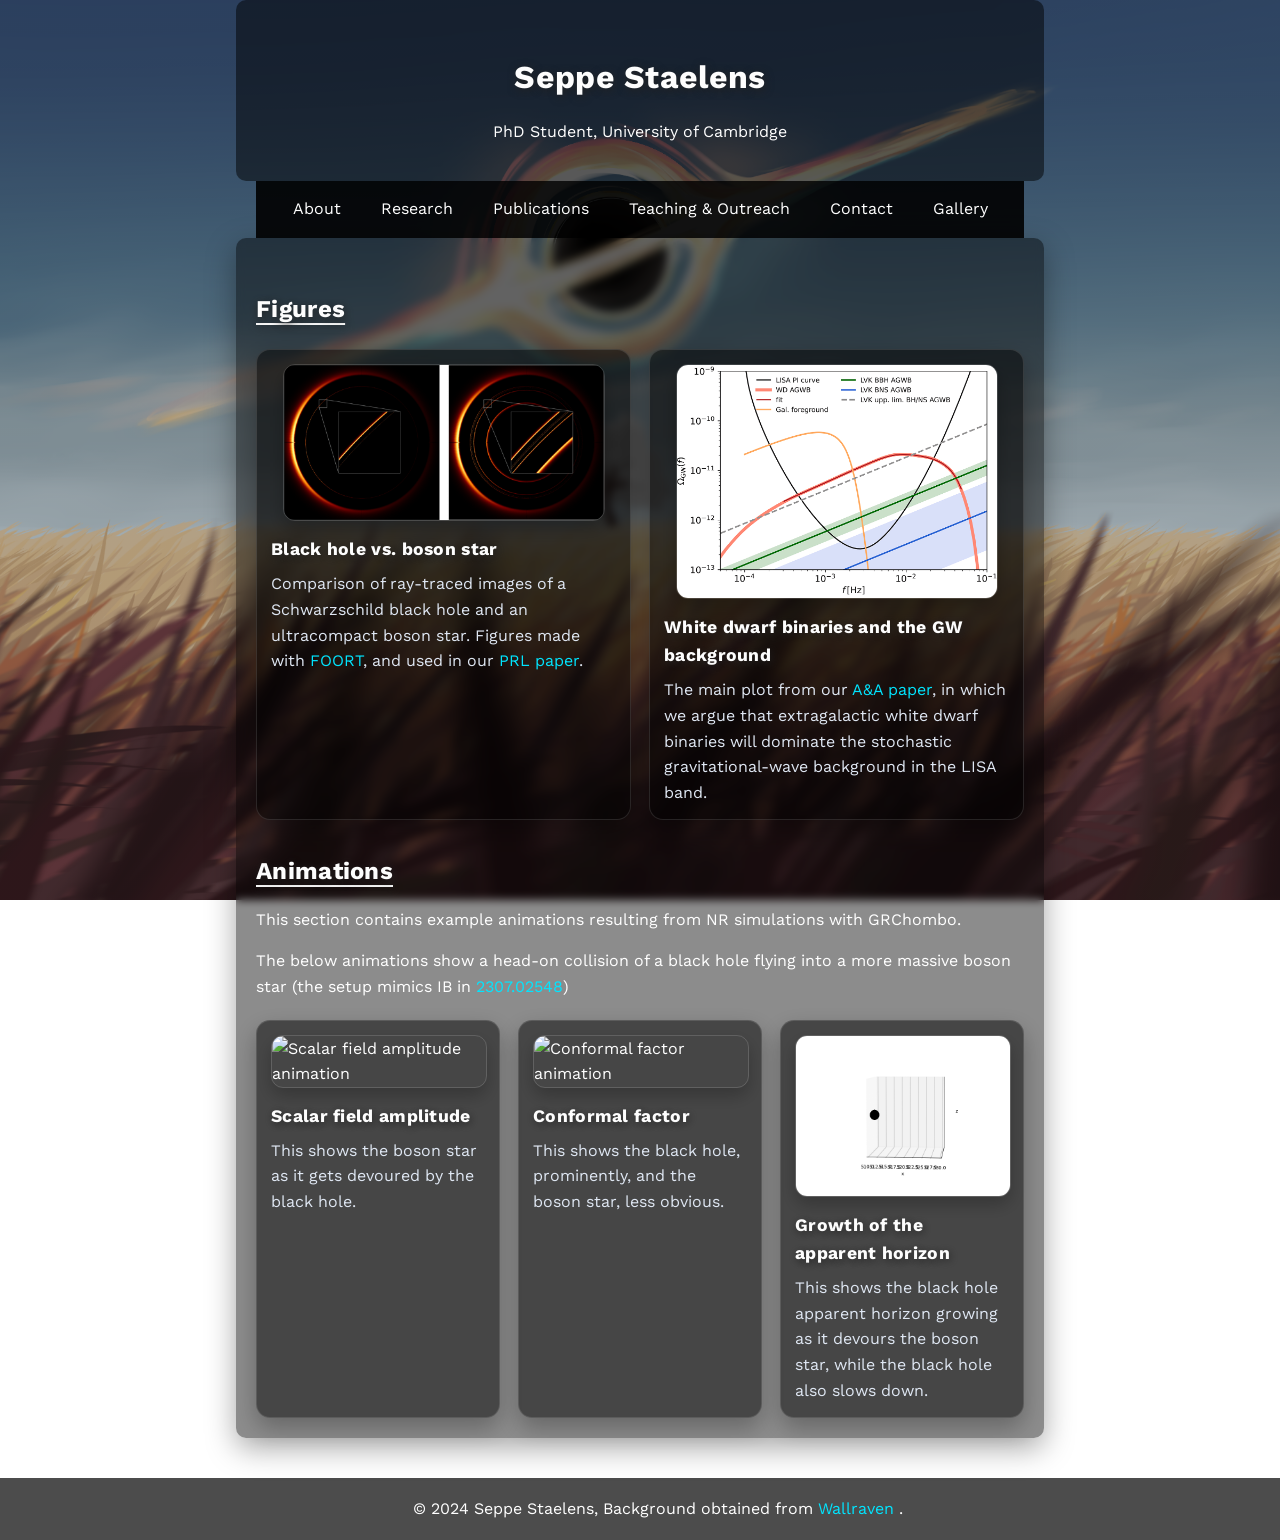
==== webpages/gallery.html @ 36766d92 "website refactor" ====
<!DOCTYPE html>
<html lang="en">
<head>
    <meta charset="UTF-8">
    <meta name="viewport" content="width=device-width, initial-scale=1.0">
    <title>Gallery | Seppe Staelens</title>
    <link rel="preconnect" href="https://fonts.googleapis.com">
    <link rel="preconnect" href="https://fonts.gstatic.com" crossorigin>
    <link href="https://fonts.googleapis.com/css2?family=Work+Sans:wght@300;400;500;600;700&display=swap" rel="stylesheet">
    <link rel="stylesheet" href="https://cdn.jsdelivr.net/npm/@fortawesome/fontawesome-free@6.5.2/css/all.min.css">
    <link rel="stylesheet" href="../styles.css">
</head>
<body>
    <header>
        <h1>Seppe Staelens</h1>
        <p>PhD Student, University of Cambridge</p>
    </header>
    <nav>
        <a href="about.html">About</a>
        <a href="research.html">Research</a>
        <a href="publications.html">Publications</a>
        <a href="teaching-outreach.html">Teaching & Outreach</a>
        <a href="contact.html">Contact</a>
        <a href="gallery.html">Gallery</a>
    </nav>

    <section>
        <h2>Figures</h2>
        <div class="animation-grid">
            <article class="animation-card">
                <a class="figure-zoom-link" href="../Pictures/BH_BS_comp_PRL.png" aria-label="Enlarge black hole and boson star figure">
                    <img class="animation-frame" src="../Pictures/BH_BS_comp_PRL.png" alt="Black hole and boson star figure">
                </a>
                <h3>Black hole vs. boson star</h3>
                <p>Comparison of ray-traced images of a Schwarzschild black hole and an ultracompact boson star. Figures made with <a href="https://github.com/drmayerson/FOORT" target="_blank" rel="noopener noreferrer">FOORT</a>, and used in our <a href="https://journals.aps.org/prl/abstract/10.1103/lk48-7r2f" target="_blank" rel="noopener noreferrer">PRL paper</a>.</p>
            </article>
            <article class="animation-card">
                <a class="figure-zoom-link" href="../Pictures/WD_GWB_fig.jpg" aria-label="Enlarge white dwarf binaries figure">
                    <img class="animation-frame" src="../Pictures/WD_GWB_fig.jpg" alt="White dwarf binary gravitational-wave background figure">
                </a>
                <h3>White dwarf binaries and the GW background</h3>
                <p>The main plot from our <a href="https://www.aanda.org/articles/aa/full_html/2024/03/aa48429-23/aa48429-23.html" target="_blank" rel="noopener noreferrer">A&amp;A paper</a>, in which we argue that extragalactic white dwarf binaries will dominate the stochastic gravitational-wave background in the LISA band.</p>
            </article>
        </div>

        <h2>Animations</h2>
        <p>This section contains example animations resulting from NR simulations with GRChombo.</p>
        
        <p>The below animations show a head-on collision of a black hole flying into a more massive boson star (the setup mimics IB in <a href="https://arxiv.org/abs/2307.02548" target="_blank" rel="noopener noreferrer">2307.02548</a>)</p>
        <div class="animation-grid">
            <article class="animation-card">
                <img class="animation-frame" src="../Animations/mod_phi.gif" alt="Scalar field amplitude animation">
                <h3>Scalar field amplitude</h3>
                <p>This shows the boson star as it gets devoured by the black hole.</p>
            </article>
            <article class="animation-card">
                <img class="animation-frame" src="../Animations/chi.gif" alt="Conformal factor animation">
                <h3>Conformal factor</h3>
                <p>This shows the black hole, prominently, and the boson star, less obvious.</p>
            </article>
            <article class="animation-card">
                <img class="animation-frame" src="../Animations/AHF.gif" alt="Black hole apparent horizon growth animation">
                <h3>Growth of the apparent horizon</h3>
                <p>This shows the black hole apparent horizon growing as it devours the boson star, while the black hole also slows down.</p>
            </article>
        </div>

        <div class="image-modal" id="image-modal" aria-hidden="true" role="dialog" aria-label="Expanded figure view">
            <button class="image-modal-close" id="image-modal-close" aria-label="Close expanded image">&times;</button>
            <img class="image-modal-content" id="image-modal-content" alt="Expanded figure">
        </div>
    </section>

    <script>
        (function() {
            var modal = document.getElementById('image-modal');
            var modalImage = document.getElementById('image-modal-content');
            var closeButton = document.getElementById('image-modal-close');
            var links = document.querySelectorAll('.figure-zoom-link');

            function openModal(src, altText) {
                modalImage.src = src;
                modalImage.alt = altText || 'Expanded figure';
                modal.classList.add('is-open');
                modal.setAttribute('aria-hidden', 'false');
            }

            function closeModal() {
                modal.classList.remove('is-open');
                modal.setAttribute('aria-hidden', 'true');
                modalImage.src = '';
            }

            links.forEach(function(link) {
                link.addEventListener('click', function(event) {
                    event.preventDefault();
                    var img = link.querySelector('img');
                    var src = link.getAttribute('href');
                    openModal(src, img ? img.alt : 'Expanded figure');
                });
            });

            closeButton.addEventListener('click', closeModal);

            modal.addEventListener('click', function(event) {
                if (event.target === modal) {
                    closeModal();
                }
            });

            document.addEventListener('keydown', function(event) {
                if (event.key === 'Escape' && modal.classList.contains('is-open')) {
                    closeModal();
                }
            });
        })();
    </script>

    <footer>
        &copy; 2024 Seppe Staelens, Background obtained from <a href="https://wallhaven.cc/w/1pwq23"> Wallraven </a>.
    </footer>
</body>
</html>
---- styles.css ----
html {
    scroll-behavior: smooth;
}

body {
    font-family: 'Work Sans', 'Segoe UI', Arial, sans-serif;
    margin: 0;
    padding: 0;
    min-height: 100vh;
    background-image: linear-gradient( rgba(0, 0, 0, 0.3), rgba(0, 0, 0, 0.3) ), url('Pictures/Wallpaper.png');
    background-repeat: no-repeat;
    background-position: center center;
    background-size: cover;
    background-attachment: fixed;
    line-height: 1.6;
    color: #fff;
}

header {
    background-color: rgba(0, 0, 0, 0.5);
    padding: 20px;
    max-width: 60%;
    text-align: center;
    margin: 0 auto;
    border-radius: 10px;
}

h1, h2, h3 {
    color: #fdfdfd;
    font-family: 'Work Sans', 'Segoe UI', Arial, sans-serif;
    font-weight: 700;
    letter-spacing: 0.3px;
    text-shadow: 1px 2px 8px #222;
    margin-top: 32px;
    margin-bottom: 16px;
    scroll-margin-top: 110px;
}

h2 {
    text-decoration: underline;
    text-underline-offset: 6px;
}

nav {
    display: flex;
    justify-content: center;
    max-width: 60%;
    background-color: rgba(0, 0, 0, 0.9);
    padding: 10px 0;
    margin: 0 auto;
    position: sticky;
    top: 0;
    z-index: 10;
}

section {
    padding: 20px;
    background-color: rgba(0, 0, 0, 0.45);
    backdrop-filter: blur(4px);
    max-width: 60%;
    margin: 0 auto;
    border-radius: 10px;
    box-shadow: 0 10px 30px rgba(0, 0, 0, 0.35);
}

section:first-child {
    margin-top: 50px;
}

img {
    max-width: 100%;
    display: block;
    margin: 0 auto;
    margin-bottom: 20px;
}

img.profile-pic {
    max-width: 260px;
    height: auto;
    display: block;
    margin: 0 auto;
    margin-bottom: 20px;
    border-radius: 18px;
    object-fit: cover;
    box-shadow: 0 10px 25px rgba(0, 0, 0, 0.35);
}

ul {
    list-style-type: none;
    padding: 0;
}

footer {
    background-color: rgba(0, 0, 0, 0.7);
    color: #fff;
    text-align: center;
    padding: 18px;
    margin-top: 40px;
    width: 100%;
}

.hidden {
    display: none;
}

.publication-links {
    display: flex;
    gap: 10px;
    flex-wrap: wrap;
    max-width: 70%;
}

.publication-links a {
    display: inline-block;
    text-decoration: none;
    color: #fff;
    background-color: rgba(0, 0, 0, 0.85);
    padding: 8px 16px;
    border-radius: 10px;
    border-bottom: 2px solid transparent;
    transition: background-color 0.25s ease, border-bottom 0.2s ease, transform 0.15s ease;
    box-shadow: 0 6px 16px rgba(0, 0, 0, 0.3);
}

.publication-links a:hover {
    background-color: #333;
    border-bottom: 2px solid #00e5ff;
    transform: translateY(-1px);
}

.publication-links a:focus {
    outline: 2px solid #00e5ff;
    outline-offset: 2px;
}

.about-layout {
    display: grid;
    grid-template-columns: 1.2fr 0.7fr;
    gap: 24px;
    align-items: stretch;
}

.about-main {
    display: flex;
    flex-direction: column;
    gap: 12px;
}

.news-sidebar {
    background-color: rgba(0, 0, 0, 0.55);
    border: 1px solid rgba(255, 255, 255, 0.1);
    border-radius: 12px;
    padding: 14px 16px;
    box-shadow: 0 10px 28px rgba(0, 0, 0, 0.28);
    display: flex;
    flex-direction: column;
    min-height: 0; /* enables children to shrink for overflow */
}

.news-sidebar h3 {
    margin-top: 0;
    margin-bottom: 6px;
}

.news-intro {
    margin-top: 0;
    margin-bottom: 10px;
    color: #dfe7f3;
}

.with-toc {
    display: flex;
    align-items: flex-start;
    gap: 20px;
}

.side-toc {
    position: sticky;
    top: 90px;
    min-width: 200px;
    max-width: 220px;
    max-height: calc(100vh - 140px);
    overflow: auto;
    padding: 12px;
    background-color: rgba(255, 255, 255, 0.05);
    border: 1px solid rgba(255, 255, 255, 0.12);
    border-radius: 12px;
    box-shadow: 0 8px 20px rgba(0, 0, 0, 0.25);
    display: flex;
    flex-direction: column;
    gap: 4px;
}

.side-toc .toc-title {
    font-weight: 600;
    letter-spacing: 0.3px;
    margin-bottom: 8px;
    display: block;
}

.side-toc .toc-divider {
    margin: 4px 0 6px;
    border: 0;
    border-top: 1px solid rgba(255, 255, 255, 0.12);
}

.side-toc a {
    display: block;
    position: relative;
    padding: 6px 8px 6px 30px;
    border-radius: 10px;
    color: #b8ecff;
    background-color: rgba(255, 255, 255, 0.04);
    border: 1px solid rgba(255, 255, 255, 0.12);
    transition: background-color 0.2s ease, color 0.2s ease;
    font-weight: 500;
    font-size: 0.95rem;
}

.side-toc a.toc-h2 {
    font-weight: 700;
    padding-left: 30px;
    text-transform: uppercase;
    letter-spacing: 0.4px;
}

.side-toc a.toc-h3 {
    font-weight: 500;
    padding-left: 46px;
    opacity: 0.9;
}

.side-toc a::before {
    content: '';
    position: absolute;
    left: 10px;
    top: 50%;
    transform: translateY(-50%);
    width: 14px;
    height: 14px;
    background-image: url('Pictures/BH.png');
    background-size: contain;
    background-repeat: no-repeat;
}

.side-toc a.toc-h3::before {
    left: 18px;
    width: 12px;
    height: 12px;
    opacity: 0.8;
}

.side-toc a:hover {
    background-color: rgba(0, 229, 255, 0.15);
    color: #fff;
}

a {
    color: #00e5ff;
    text-decoration: none;
}

a:hover {
    color: #0095b3;
}

a:active {
    color: #ff0000;
}

nav a {
    color: #fff;
    text-decoration: none;
    padding: 5px 20px;
    border-radius: 10px;
    transition: background-color 0.3s ease, border-bottom 0.2s ease;
    border-bottom: 2px solid transparent;
}

nav a:hover {
    color: #fff;
    background-color: #333;
    border-bottom: 2px solid #00e5ff;
}

nav a:active {
    color: #fff;
}

.publications-list {
    list-style-type: none;
    padding: 0;
}

.publications-list li {
    position: relative;
    padding-left: 30px;
    margin-bottom: 14px;
}

.publications-list li::before {
    content: '';
    position: absolute;
    left: 0;
    top: 50%;
    transform: translateY(-50%);
    width: 20px;
    height: 20px;
    background-image: url('Pictures/BH.png');
    background-size: contain;
    background-repeat: no-repeat;
}

.coauthor {
    color: #d1c7c7;
}

.news-section {
    display: flex;
    flex-direction: column;
    gap: 14px;
    overflow: auto;      /* scroll within sidebar */
    flex: 1 1 auto;      /* take remaining space in sidebar */
    min-height: 0;       /* allow proper flexbox scrolling */
}

.news-item {
    background-color: rgba(0, 0, 0, 0.55);
    border: 1px solid rgba(255, 255, 255, 0.12);
    border-radius: 12px;
    padding: 14px 16px;
    box-shadow: 0 8px 22px rgba(0, 0, 0, 0.28);
}

.news-header {
    display: flex;
    align-items: center;
    gap: 10px;
    margin-bottom: 6px;
    font-weight: 600;
}

.news-icon {
    width: 32px;
    height: 32px;
    display: inline-flex;
    align-items: center;
    justify-content: center;
    border-radius: 50%;
    background: linear-gradient(135deg, rgba(0, 229, 255, 0.28), rgba(0, 229, 255, 0.06));
    color: #00e5ff;
    border: 1px solid rgba(0, 229, 255, 0.4);
}

.icon-publication { color: #80e5ff; }
.icon-talk { color: #ffc857; }
.icon-job { color: #8be68b; }

.news-date {
    letter-spacing: 0.3px;
    color: #dfe7f3;
}

.news-content {
    color: #f6f9fc;
    line-height: 1.55;
}

.news-meta {
    display: flex;
    flex-wrap: wrap;
    gap: 10px;
    margin-top: 8px;
    align-items: center;
}

.news-location {
    display: inline-flex;
    align-items: center;
    gap: 6px;
    color: #c7d7ff;
    background-color: rgba(255, 255, 255, 0.06);
    padding: 6px 10px;
    border-radius: 10px;
    border: 1px solid rgba(255, 255, 255, 0.1);
}

.news-links {
    display: inline-flex;
    flex-wrap: wrap;
    gap: 10px;
}

.news-link {
    display: inline-flex;
    align-items: center;
    gap: 6px;
    padding: 6px 12px;
    background-color: rgba(0, 0, 0, 0.65);
    border-radius: 10px;
    border: 1px solid rgba(0, 229, 255, 0.35);
    color: #b8ecff;
    font-weight: 600;
    transition: transform 0.15s ease, background-color 0.2s ease;
}

.news-link:hover {
    transform: translateY(-1px);
    background-color: rgba(0, 229, 255, 0.12);
    color: #fff;
}

.news-link i {
    font-size: 0.9rem;
}

.animation-grid {
    display: grid;
    grid-template-columns: repeat(auto-fit, minmax(240px, 1fr));
    gap: 18px;
    margin-top: 20px;
}

.animation-card {
    background-color: rgba(0, 0, 0, 0.5);
    border: 1px solid rgba(255, 255, 255, 0.12);
    border-radius: 14px;
    padding: 14px;
    box-shadow: 0 10px 24px rgba(0, 0, 0, 0.28);
}

.animation-card h3 {
    margin-top: 14px;
    margin-bottom: 8px;
    font-size: 1.1rem;
}

.animation-card p {
    margin: 0;
    color: #dfe7f3;
}

.animation-frame {
    width: 100%;
    max-width: 320px;
    display: block;
    margin: 0 auto;
    border-radius: 12px;
    border: 1px solid rgba(255, 255, 255, 0.14);
    box-shadow: 0 8px 18px rgba(0, 0, 0, 0.24);
}

.figure-zoom-link {
    display: block;
    cursor: zoom-in;
}

.figure-zoom-link:hover .animation-frame {
    transform: scale(1.01);
}

.image-modal {
    position: fixed;
    inset: 0;
    background: rgba(0, 0, 0, 0.88);
    display: none;
    align-items: flex-start;
    justify-content: center;
    padding: 24px;
    overflow: auto;
    z-index: 1000;
}

.image-modal.is-open {
    display: flex;
}

.image-modal-content {
    max-width: min(100%, 1100px);
    max-height: none;
    border-radius: 12px;
    border: 1px solid rgba(255, 255, 255, 0.16);
    box-shadow: 0 18px 40px rgba(0, 0, 0, 0.45);
    margin: 56px auto 24px;
}

.image-modal-close {
    position: fixed;
    top: 16px;
    right: 18px;
    border: 1px solid rgba(255, 255, 255, 0.2);
    background: rgba(0, 0, 0, 0.6);
    color: #fff;
    border-radius: 10px;
    width: 40px;
    height: 40px;
    font-size: 1.5rem;
    line-height: 1;
    cursor: pointer;
}

@media (max-width: 768px) {
    header, nav, section {
        max-width: 92%;
    }

    nav {
        flex-direction: column;
        gap: 8px;
        position: sticky;
        top: 0;
    }

    nav a {
        padding: 10px 14px;
        text-align: center;
    }

    h1 {
        font-size: 1.8rem;
    }

    h2 {
        font-size: 1.4rem;
    }

    h3 {
        font-size: 1.1rem;
    }

    .publication-links {
        max-width: 100%;
        flex-wrap: wrap;
        gap: 10px;
    }

    .with-toc {
        flex-direction: column;
    }

    .side-toc {
        position: static;
        width: 100%;
        max-width: 100%;
        max-height: none;
    }

    .about-layout {
        grid-template-columns: 1fr;
    }

    .animation-grid {
        grid-template-columns: 1fr;
    }
}
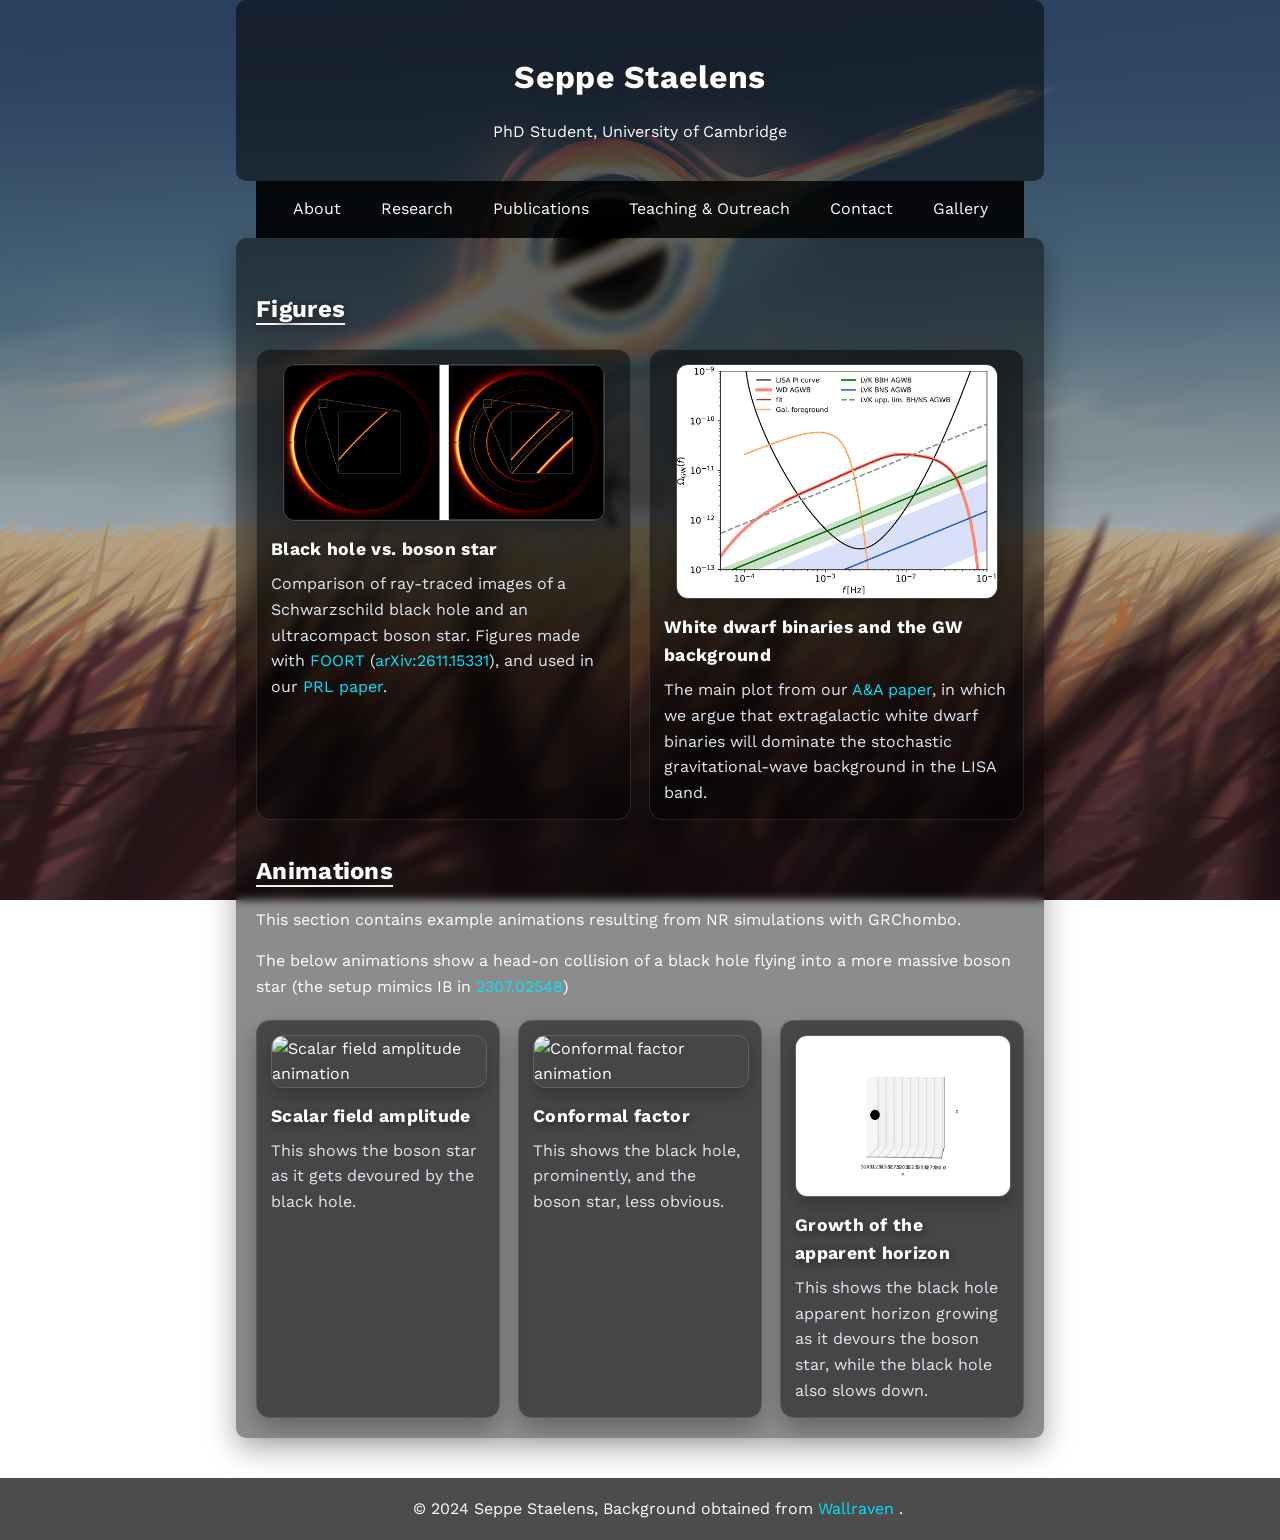
==== commit 3730b0ca: "FOORT paper" ====
--- a/webpages/gallery.html
+++ b/webpages/gallery.html
@@ -32,7 +32,7 @@
                     <img class="animation-frame" src="../Pictures/BH_BS_comp_PRL.png" alt="Black hole and boson star figure">
                 </a>
                 <h3>Black hole vs. boson star</h3>
-                <p>Comparison of ray-traced images of a Schwarzschild black hole and an ultracompact boson star. Figures made with <a href="https://github.com/drmayerson/FOORT" target="_blank" rel="noopener noreferrer">FOORT</a>, and used in our <a href="https://journals.aps.org/prl/abstract/10.1103/lk48-7r2f" target="_blank" rel="noopener noreferrer">PRL paper</a>.</p>
+                <p>Comparison of ray-traced images of a Schwarzschild black hole and an ultracompact boson star. Figures made with <a href="https://github.com/drmayerson/FOORT" target="_blank" rel="noopener noreferrer">FOORT</a> (<a href="https://arxiv.org/abs/2611.15331" target="_blank" rel="noopener noreferrer">arXiv:2611.15331</a>), and used in our <a href="https://journals.aps.org/prl/abstract/10.1103/lk48-7r2f" target="_blank" rel="noopener noreferrer">PRL paper</a>.</p>
             </article>
             <article class="animation-card">
                 <a class="figure-zoom-link" href="../Pictures/WD_GWB_fig.jpg" aria-label="Enlarge white dwarf binaries figure">
--- a/styles.css
+++ b/styles.css
@@ -110,6 +110,16 @@
     max-width: 70%;
 }
 
+.publication-links--wide {
+    max-width: 100%;
+    width: 100%;
+}
+
+.publication-links--wide a {
+    flex: 1 1 150px;
+    text-align: center;
+}
+
 .publication-links a {
     display: inline-block;
     text-decoration: none;
@@ -131,6 +141,60 @@
 .publication-links a:focus {
     outline: 2px solid #00e5ff;
     outline-offset: 2px;
+}
+
+.publication-citations {
+    display: flex;
+    flex-wrap: wrap;
+    gap: 8px;
+    margin-top: 10px;
+}
+
+.citation-pill {
+    display: inline-flex;
+    align-items: center;
+    gap: 8px;
+    padding: 5px 10px;
+    border-radius: 999px;
+    border: 1px solid rgba(255, 255, 255, 0.18);
+    background-color: rgba(255, 255, 255, 0.08);
+    color: #fff;
+    text-decoration: none;
+    transition: background-color 0.2s ease, transform 0.15s ease, border-color 0.2s ease;
+    font-size: 0.85rem;
+    line-height: 1.2;
+}
+
+.citation-pill:hover {
+    background-color: rgba(0, 229, 255, 0.14);
+    border-color: rgba(0, 229, 255, 0.5);
+    transform: translateY(-1px);
+    color: #fff;
+}
+
+.citation-pill__label {
+    font-weight: 600;
+    letter-spacing: 0.2px;
+}
+
+.citation-pill__count {
+    display: inline-flex;
+    align-items: center;
+    justify-content: center;
+    min-width: 2.2ch;
+    padding: 2px 8px;
+    border-radius: 999px;
+    background-color: rgba(0, 0, 0, 0.28);
+    font-weight: 700;
+    font-variant-numeric: tabular-nums;
+}
+
+.citation-pill--inspire .citation-pill__count {
+    background-color: rgba(255, 204, 0, 0.2);
+}
+
+.citation-pill--scholar .citation-pill__count {
+    background-color: rgba(66, 133, 244, 0.22);
 }
 
 .about-layout {
@@ -302,8 +366,7 @@
     content: '';
     position: absolute;
     left: 0;
-    top: 50%;
-    transform: translateY(-50%);
+    top: 0.38em;
     width: 20px;
     height: 20px;
     background-image: url('Pictures/BH.png');
